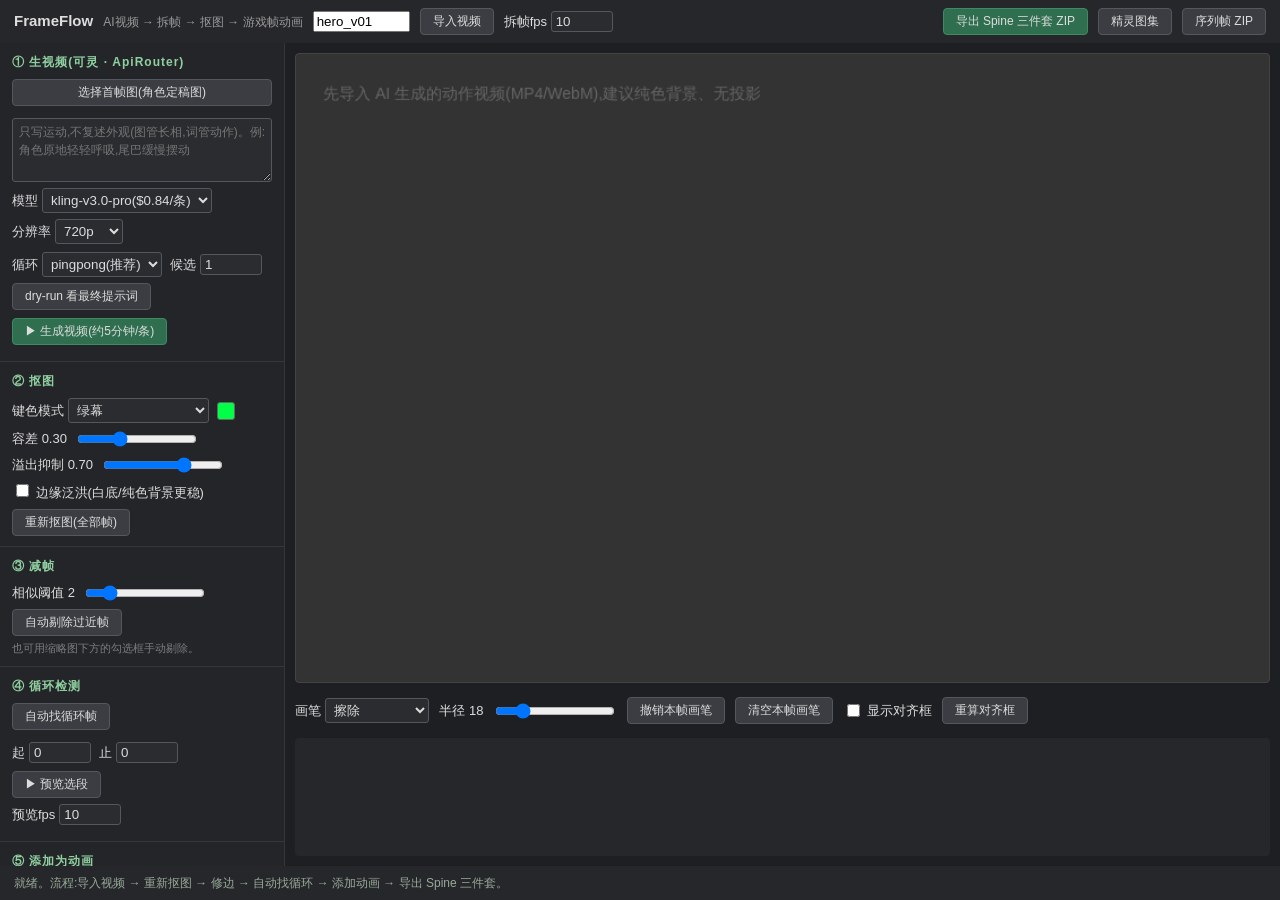
==== index.html @ 99441bde "FrameFlow 0.1.0:AI视频→游戏帧动画工作台(拆帧/抠图/循环检测/Spine三件套导出/可灵生视频桥接)" ====
<!DOCTYPE html>
<html lang="zh-CN">
<head>
<meta charset="utf-8">
<title>FrameFlow — AI视频 → 游戏帧动画</title>
<link rel="stylesheet" href="css/style.css">
</head>
<body>
<header>
  <div class="brand">FrameFlow <span class="sub">AI视频 → 拆帧 → 抠图 → 游戏帧动画</span></div>
  <input id="charId" value="hero_v01" title="角色ID(用于导出文件名)" size="10">
  <button id="importBtn">导入视频</button>
  <input type="file" id="fileInput" accept="video/mp4,video/webm,video/*" hidden>
  <label>拆帧fps <input id="extractFps" type="number" value="10" min="1" max="30" class="num"></label>
  <span id="videoInfo" class="muted"></span>
  <span class="spacer"></span>
  <button id="btnSpine" class="primary">导出 Spine 三件套 ZIP</button>
  <button id="btnSheet">精灵图集</button>
  <button id="btnFrames">序列帧 ZIP</button>
</header>

<main>
  <aside id="left">
    <section>
      <h3>① 生视频(可灵 · ApiRouter)</h3>
      <div class="row">
        <button id="genRefBtn" class="wide">选择首帧图(角色定稿图)</button>
        <input type="file" id="genRefInput" accept="image/png,image/jpeg,image/webp" hidden>
      </div>
      <div class="row"><img id="genRefThumb" class="refthumb" alt="" hidden></div>
      <div class="row"><textarea id="genPrompt" rows="3" placeholder="只写运动,不复述外观(图管长相,词管动作)。例:角色原地轻轻呼吸,尾巴缓慢摆动"></textarea></div>
      <div class="row inline">
        <label>模型
          <select id="genModel">
            <option value="kwaivgi/kling-v3.0-pro">kling-v3.0-pro($0.84/条)</option>
            <option value="kwaivgi/kling-v3.0-std">kling-v3.0-std</option>
          </select>
        </label>
      </div>
      <div class="row inline">
        <label>分辨率
          <select id="genRes"><option value="720p">720p</option><option value="1080p">1080p</option></select>
        </label>
        <label>循环
          <select id="genLoop"><option value="pingpong">pingpong(推荐)</option><option value="raw">raw</option><option value="off">off</option></select>
        </label>
        <label>候选 <input id="genCandidates" type="number" value="1" min="1" max="4" class="num"></label>
      </div>
      <div class="row">
        <button id="genDryBtn">dry-run 看最终提示词</button>
        <button id="genStartBtn" class="primary">▶ 生成视频(约5分钟/条)</button>
      </div>
      <pre id="genLog" class="genlog" hidden></pre>
      <div id="genResults"></div>
    </section>

    <section>
      <h3>② 抠图</h3>
      <div class="row">
        <label>键色模式
          <select id="keyMode">
            <option value="green">绿幕</option>
            <option value="white">白底</option>
            <option value="black">黑底</option>
            <option value="custom">取样(Alt+点击画面)</option>
          </select>
        </label>
        <span id="keySwatch" class="swatch" title="当前键色"></span>
      </div>
      <div class="row"><label>容差 <span id="keyTolVal">0.30</span></label><input id="keyTol" type="range" min="0.05" max="0.8" step="0.01" value="0.30"></div>
      <div class="row"><label>溢出抑制 <span id="keySpillVal">0.70</span></label><input id="keySpill" type="range" min="0" max="1" step="0.05" value="0.70"></div>
      <div class="row"><label><input id="keyEdges" type="checkbox"> 边缘泛洪(白底/纯色背景更稳)</label></div>
      <button id="rekeyBtn">重新抠图(全部帧)</button>
    </section>

    <section>
      <h3>③ 减帧</h3>
      <div class="row"><label>相似阈值 <span id="dedupeThrVal">2</span></label><input id="dedupeThr" type="range" min="0" max="12" step="1" value="2"></div>
      <button id="autoDropBtn">自动剔除过近帧</button>
      <div class="hint">也可用缩略图下方的勾选框手动剔除。</div>
    </section>

    <section>
      <h3>④ 循环检测</h3>
      <button id="detectBtn">自动找循环帧</button>
      <div id="loopCandidates"></div>
      <div class="row inline">
        <label>起 <input id="selStart" type="number" class="num" value="0"></label>
        <label>止 <input id="selEnd" type="number" class="num" value="0"></label>
        <button id="playBtn">▶ 预览选段</label>
      </div>
      <div class="row inline">
        <label>预览fps <input id="previewFps" type="number" value="10" min="1" max="30" class="num"></label>
      </div>
    </section>

    <section>
      <h3>⑤ 添加为动画</h3>
      <div class="row inline">
        <label>名称 <input id="loopName" value="idle" class="txt" title="如 idle / attack / hit"></label>
        <label>fps <input id="loopFps" type="number" value="10" min="1" max="30" class="num"></label>
        <label><input id="loopFlag" type="checkbox" checked> 循环</label>
      </div>
      <button id="addLoopBtn">添加当前选段</button>
      <div id="loopList"></div>
    </section>

    <section>
      <h3>⑥ 导出</h3>
      <div class="row"><label>导出缩放 <span id="exportScaleVal">1</span></label><input id="exportScale" type="range" min="0.25" max="2" step="0.05" value="1"></div>
      <div class="hint">角色ID同时用于 Spine 文件名与图集页名。</div>
    </section>
  </aside>

  <div id="center">
    <canvas id="view" width="860" height="560"></canvas>
    <div class="row" id="brushBar">
      <label>画笔
        <select id="brushMode">
          <option value="erase">擦除</option>
          <option value="restore">恢复(从原图)</option>
        </select>
      </label>
      <label>半径 <span id="brushRVal">18</span></label>
      <input id="brushR" type="range" min="4" max="80" step="1" value="18">
      <button id="undoStroke">撤销本帧画笔</button>
      <button id="clearStrokes">清空本帧画笔</button>
      <label><input id="showBBox" type="checkbox"> 显示对齐框</label>
      <button id="recomputeBBox">重算对齐框</button>
    </div>
    <div id="strip"></div>
  </div>
</main>

<footer><span id="status">就绪。流程:导入视频 → 重新抠图 → 修边 → 自动找循环 → 添加动画 → 导出 Spine 三件套。</span></footer>

<script src="js/util.js"></script>
<script src="js/pipeline.js"></script>
<script src="js/exporter.js"></script>
<script src="js/app.js"></script>
</body>
</html>
---- css/style.css ----
* { box-sizing: border-box; }
body {
  margin: 0;
  font: 13px/1.5 "Segoe UI", "Microsoft YaHei", sans-serif;
  background: #1e1f22;
  color: #ddd;
  height: 100vh;
  display: flex;
  flex-direction: column;
  overflow: hidden;
}
body.busy { cursor: wait; }

header, footer {
  display: flex;
  align-items: center;
  gap: 10px;
  padding: 8px 14px;
  background: #26272b;
  flex-shrink: 0;
}
header .brand { font-weight: 700; font-size: 15px; }
header .sub { font-weight: 400; color: #999; font-size: 12px; margin-left: 6px; }
.spacer { flex: 1; }
.muted { color: #888; }
footer { min-height: 30px; color: #9a9; font-size: 12px; }
footer .error { color: #ff7b6b; }

button {
  background: #3b3d42;
  color: #ddd;
  border: 1px solid #55575e;
  border-radius: 4px;
  padding: 4px 12px;
  cursor: pointer;
  font-size: 12px;
}
button:hover { background: #47494f; }
button.primary { background: #2f6f4f; border-color: #3d8a63; }
button.primary:hover { background: #38835d; }
button:disabled { opacity: .45; cursor: default; }

input[type="number"], input.txt {
  background: #2b2c30;
  border: 1px solid #55575e;
  color: #ddd;
  border-radius: 3px;
  padding: 2px 4px;
  width: 62px;
}
input.txt { width: 90px; }
input[type="range"] { width: 120px; }
select {
  background: #2b2c30;
  border: 1px solid #55575e;
  color: #ddd;
  border-radius: 3px;
  padding: 3px 4px;
}

main { flex: 1; display: flex; min-height: 0; }

#left {
  width: 285px;
  overflow-y: auto;
  background: #242528;
  border-right: 1px solid #35363a;
  flex-shrink: 0;
}
#left section {
  padding: 10px 12px;
  border-bottom: 1px solid #35363a;
}
#left h3 {
  margin: 0 0 8px;
  font-size: 12px;
  color: #8fd0a0;
  letter-spacing: 1px;
}
.row { display: flex; align-items: center; gap: 8px; margin: 6px 0; flex-wrap: wrap; }
.row.inline label { display: flex; align-items: center; gap: 4px; }
.hint { color: #7c7d82; font-size: 11px; margin-top: 4px; }
.swatch { width: 18px; height: 18px; border-radius: 3px; border: 1px solid #666; display: inline-block; }

#center { flex: 1; display: flex; flex-direction: column; min-width: 0; padding: 10px; gap: 8px; }
#view {
  flex: 1;
  min-height: 0;
  width: 100%;
  background: #333;
  border: 1px solid #444;
  border-radius: 4px;
  touch-action: none;
}
#brushBar { display: flex; align-items: center; gap: 10px; flex-wrap: wrap; }
#brushBar label { display: flex; align-items: center; gap: 4px; }

#strip {
  height: 118px;
  overflow-x: auto;
  display: flex;
  gap: 6px;
  background: #26272b;
  border-radius: 4px;
  padding: 8px;
  flex-shrink: 0;
}
.thumb {
  position: relative;
  width: 72px;
  flex-shrink: 0;
  border: 2px solid transparent;
  border-radius: 4px;
  cursor: pointer;
}
.thumb canvas { width: 72px; display: block; border-radius: 3px; }
.thumb.current { border-color: #4dd2ff; }
.thumb.dropped { opacity: .28; }
.thumb .tl {
  text-align: center;
  font-size: 10px;
  color: #999;
}
.thumb input[type="checkbox"] {
  position: absolute;
  top: 2px;
  left: 4px;
  accent-color: #3d8a63;
}

#loopCandidates { display: flex; flex-direction: column; gap: 4px; margin-top: 6px; }
#loopCandidates .cand { text-align: left; font-size: 11px; }

#loopList { display: flex; flex-wrap: wrap; gap: 4px; margin-top: 8px; }
.chip {
  background: #31413a;
  border: 1px solid #3d8a63;
  border-radius: 12px;
  padding: 2px 8px;
  font-size: 11px;
  display: inline-flex;
  align-items: center;
  gap: 4px;
}
.chip button {
  background: none;
  border: none;
  color: #aaa;
  padding: 0 2px;
}

textarea {
  width: 100%;
  resize: vertical;
  background: #2b2c30;
  border: 1px solid #55575e;
  color: #ddd;
  border-radius: 3px;
  padding: 4px 6px;
  font: inherit;
  font-size: 12px;
}
.refthumb {
  max-width: 100%;
  max-height: 110px;
  border-radius: 4px;
  border: 1px solid #444;
}
button.wide { width: 100%; }
.genlog {
  background: #17181a;
  border: 1px solid #3a3b3f;
  border-radius: 4px;
  color: #9fd0a8;
  font: 10px/1.45 Consolas, monospace;
  padding: 6px;
  max-height: 180px;
  overflow-y: auto;
  white-space: pre-wrap;
  word-break: break-all;
  margin: 6px 0;
}
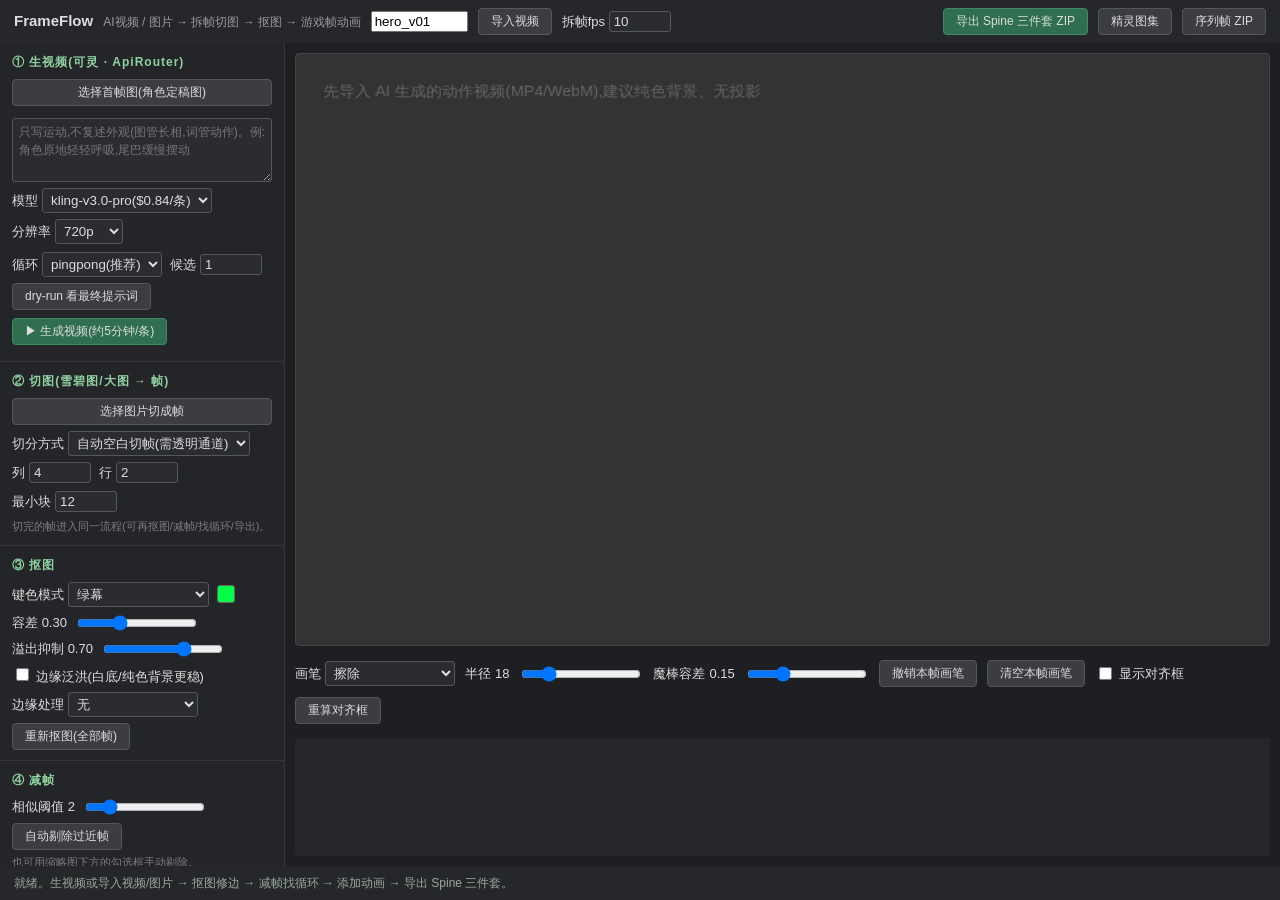
==== commit 7a1833de: "feat:切图(连通域自动/网格/单帧)、魔棒与边缘处理、导出PNG调色板量化压缩、单图压缩工具" ====
--- a/index.html
+++ b/index.html
@@ -7,7 +7,7 @@
 </head>
 <body>
 <header>
-  <div class="brand">FrameFlow <span class="sub">AI视频 → 拆帧 → 抠图 → 游戏帧动画</span></div>
+  <div class="brand">FrameFlow <span class="sub">AI视频 / 图片 → 拆帧切图 → 抠图 → 游戏帧动画</span></div>
   <input id="charId" value="hero_v01" title="角色ID(用于导出文件名)" size="10">
   <button id="importBtn">导入视频</button>
   <input type="file" id="fileInput" accept="video/mp4,video/webm,video/*" hidden>
@@ -55,7 +55,30 @@
     </section>
 
     <section>
-      <h3>② 抠图</h3>
+      <h3>② 切图(雪碧图/大图 → 帧)</h3>
+      <div class="row">
+        <button id="sliceBtn" class="wide">选择图片切成帧</button>
+        <input type="file" id="sliceInput" accept="image/png,image/webp,image/jpeg" hidden>
+      </div>
+      <div class="row">
+        <label>切分方式
+          <select id="sliceMode">
+            <option value="auto">自动空白切帧(需透明通道)</option>
+            <option value="grid">网格均分</option>
+            <option value="single">单图单帧</option>
+          </select>
+        </label>
+      </div>
+      <div class="row inline">
+        <label>列 <input id="sliceCols" type="number" value="4" min="1" max="32" class="num"></label>
+        <label>行 <input id="sliceRows" type="number" value="2" min="1" max="32" class="num"></label>
+        <label>最小块 <input id="sliceMin" type="number" value="12" min="2" max="256" class="num" title="小于此尺寸(px)的块丢弃"></label>
+      </div>
+      <div class="hint">切完的帧进入同一流程(可再抠图/减帧/找循环/导出)。</div>
+    </section>
+
+    <section>
+      <h3>③ 抠图</h3>
       <div class="row">
         <label>键色模式
           <select id="keyMode">
@@ -70,18 +93,28 @@
       <div class="row"><label>容差 <span id="keyTolVal">0.30</span></label><input id="keyTol" type="range" min="0.05" max="0.8" step="0.01" value="0.30"></div>
       <div class="row"><label>溢出抑制 <span id="keySpillVal">0.70</span></label><input id="keySpill" type="range" min="0" max="1" step="0.05" value="0.70"></div>
       <div class="row"><label><input id="keyEdges" type="checkbox"> 边缘泛洪(白底/纯色背景更稳)</label></div>
+      <div class="row">
+        <label>边缘处理
+          <select id="edgeMode">
+            <option value="none">无</option>
+            <option value="feather">羽化 1px</option>
+            <option value="erode">收缩 1px(去毛边)</option>
+            <option value="dilate">扩张 1px(补缺口)</option>
+          </select>
+        </label>
+      </div>
       <button id="rekeyBtn">重新抠图(全部帧)</button>
     </section>
 
     <section>
-      <h3>③ 减帧</h3>
+      <h3>④ 减帧</h3>
       <div class="row"><label>相似阈值 <span id="dedupeThrVal">2</span></label><input id="dedupeThr" type="range" min="0" max="12" step="1" value="2"></div>
       <button id="autoDropBtn">自动剔除过近帧</button>
       <div class="hint">也可用缩略图下方的勾选框手动剔除。</div>
     </section>
 
     <section>
-      <h3>④ 循环检测</h3>
+      <h3>⑤ 循环检测</h3>
       <button id="detectBtn">自动找循环帧</button>
       <div id="loopCandidates"></div>
       <div class="row inline">
@@ -95,7 +128,7 @@
     </section>
 
     <section>
-      <h3>⑤ 添加为动画</h3>
+      <h3>⑥ 添加为动画</h3>
       <div class="row inline">
         <label>名称 <input id="loopName" value="idle" class="txt" title="如 idle / attack / hit"></label>
         <label>fps <input id="loopFps" type="number" value="10" min="1" max="30" class="num"></label>
@@ -106,9 +139,47 @@
     </section>
 
     <section>
-      <h3>⑥ 导出</h3>
+      <h3>⑦ 导出</h3>
       <div class="row"><label>导出缩放 <span id="exportScaleVal">1</span></label><input id="exportScale" type="range" min="0.25" max="2" step="0.05" value="1"></div>
-      <div class="hint">角色ID同时用于 Spine 文件名与图集页名。</div>
+      <div class="row inline">
+        <label>图片压缩
+          <select id="quantColors">
+            <option value="0">不压缩</option>
+            <option value="256">256 色</option>
+            <option value="128">128 色</option>
+            <option value="64">64 色</option>
+          </select>
+        </label>
+        <label><input id="quantDither" type="checkbox"> 抖动</label>
+      </div>
+      <div class="hint">压缩=调色板量化(alpha 保留渐变),作用于图集/雪碧图/序列帧 PNG;抖动适合渐变图,纯色图慎用(反而变大)。角色ID同时用于 Spine 文件名与图集页名。</div>
+    </section>
+
+    <section>
+      <h3>⑧ 图片压缩工具(单图)</h3>
+      <div class="row">
+        <button id="czipBtn" class="wide">选择图片压缩</button>
+        <input type="file" id="czipInput" accept="image/png,image/jpeg,image/webp" hidden>
+      </div>
+      <div class="row">
+        <label>量化色数
+          <select id="czipColors">
+            <option value="256">256 色</option>
+            <option value="128">128 色</option>
+            <option value="64">64 色</option>
+            <option value="0">不量化</option>
+          </select>
+        </label>
+        <label><input id="czipDither" type="checkbox"> 抖动</label>
+      </div>
+      <div class="row inline">
+        <label>WebP质量 <input id="czipWebpQ" type="number" value="85" min="10" max="100" class="num"></label>
+      </div>
+      <div class="row">
+        <button id="czipPngBtn" disabled>下载压缩 PNG</button>
+        <button id="czipWebpBtn" disabled>下载 WebP</button>
+      </div>
+      <div id="czipInfo" class="hint">原图未加载。</div>
     </section>
   </aside>
 
@@ -119,10 +190,13 @@
         <select id="brushMode">
           <option value="erase">擦除</option>
           <option value="restore">恢复(从原图)</option>
+          <option value="wand">魔棒(点同色区域)</option>
         </select>
       </label>
       <label>半径 <span id="brushRVal">18</span></label>
       <input id="brushR" type="range" min="4" max="80" step="1" value="18">
+      <label>魔棒容差 <span id="wandTolVal">0.15</span></label>
+      <input id="wandTol" type="range" min="0.02" max="0.5" step="0.01" value="0.15">
       <button id="undoStroke">撤销本帧画笔</button>
       <button id="clearStrokes">清空本帧画笔</button>
       <label><input id="showBBox" type="checkbox"> 显示对齐框</label>
@@ -132,7 +206,7 @@
   </div>
 </main>
 
-<footer><span id="status">就绪。流程:导入视频 → 重新抠图 → 修边 → 自动找循环 → 添加动画 → 导出 Spine 三件套。</span></footer>
+<footer><span id="status">就绪。生视频或导入视频/图片 → 抠图修边 → 减帧找循环 → 添加动画 → 导出 Spine 三件套。</span></footer>
 
 <script src="js/util.js"></script>
 <script src="js/pipeline.js"></script>
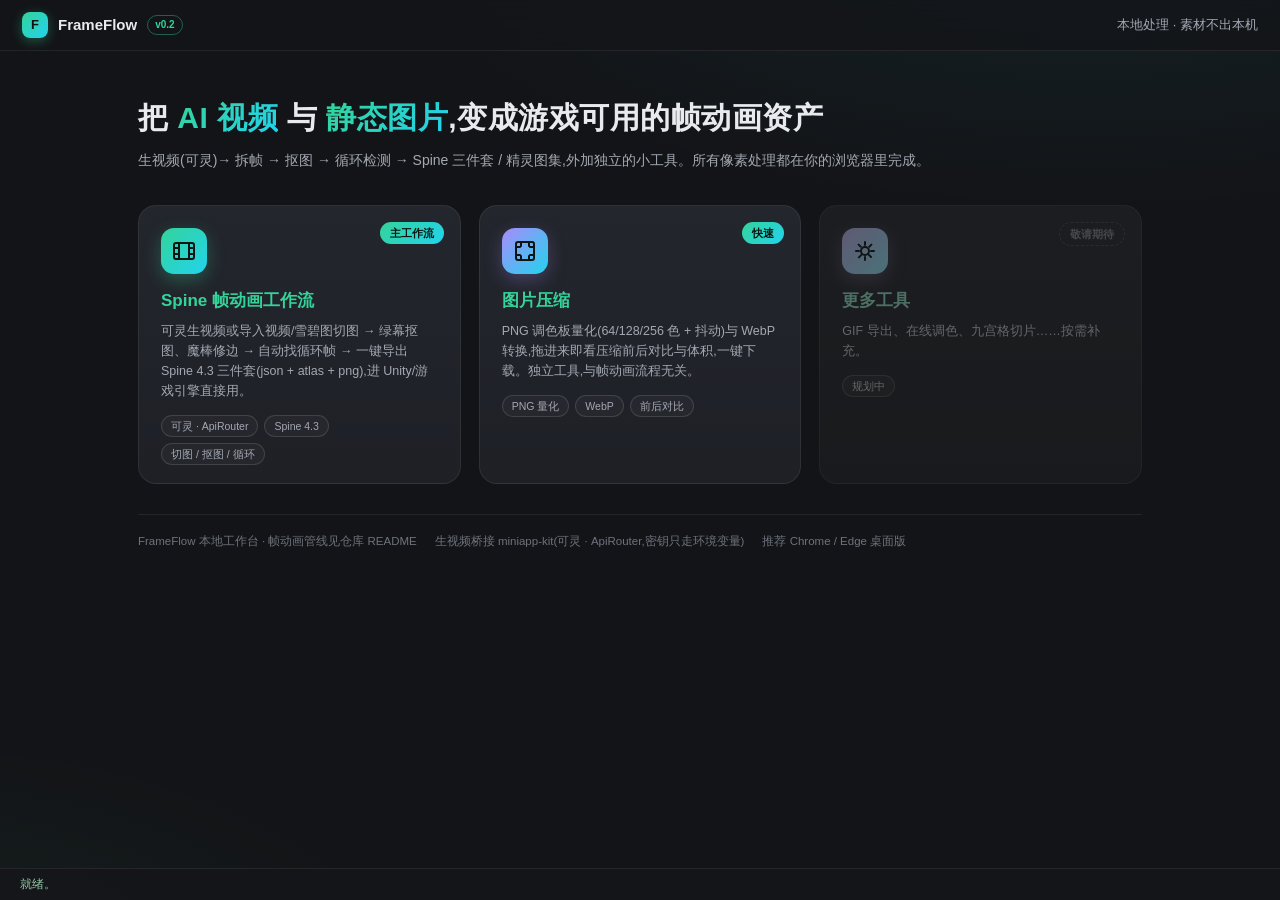
==== commit 4c7722ec: "refactor(ui):首页改为工具箱落地页;图片压缩独立成页(拖拽+前后对比);全新设计系统" ====
--- a/index.html
+++ b/index.html
@@ -2,215 +2,79 @@
 <html lang="zh-CN">
 <head>
 <meta charset="utf-8">
-<title>FrameFlow — AI视频 → 游戏帧动画</title>
+<title>FrameFlow — AI 视频 / 图片 → 游戏帧动画 工具箱</title>
 <link rel="stylesheet" href="css/style.css">
 </head>
 <body>
-<header>
-  <div class="brand">FrameFlow <span class="sub">AI视频 / 图片 → 拆帧切图 → 抠图 → 游戏帧动画</span></div>
-  <input id="charId" value="hero_v01" title="角色ID(用于导出文件名)" size="10">
-  <button id="importBtn">导入视频</button>
-  <input type="file" id="fileInput" accept="video/mp4,video/webm,video/*" hidden>
-  <label>拆帧fps <input id="extractFps" type="number" value="10" min="1" max="30" class="num"></label>
-  <span id="videoInfo" class="muted"></span>
+<header class="topbar">
+  <div class="brand"><span class="logo">F</span> FrameFlow <span class="ver">v0.2</span></div>
   <span class="spacer"></span>
-  <button id="btnSpine" class="primary">导出 Spine 三件套 ZIP</button>
-  <button id="btnSheet">精灵图集</button>
-  <button id="btnFrames">序列帧 ZIP</button>
+  <span class="pagetitle">本地处理 · 素材不出本机</span>
 </header>
 
-<main>
-  <aside id="left">
-    <section>
-      <h3>① 生视频(可灵 · ApiRouter)</h3>
-      <div class="row">
-        <button id="genRefBtn" class="wide">选择首帧图(角色定稿图)</button>
-        <input type="file" id="genRefInput" accept="image/png,image/jpeg,image/webp" hidden>
+<main class="hub-main">
+  <div class="hero">
+    <h1>把 <span class="grad">AI 视频</span> 与 <span class="grad">静态图片</span>,变成游戏可用的帧动画资产</h1>
+    <p>生视频(可灵)→ 拆帧 → 抠图 → 循环检测 → Spine 三件套 / 精灵图集,外加独立的小工具。所有像素处理都在你的浏览器里完成。</p>
+  </div>
+
+  <div class="tool-grid">
+    <a class="tool-card" href="spine.html">
+      <span class="corner hl">主工作流</span>
+      <span class="icon g1">
+        <svg viewBox="0 0 24 24" fill="none" stroke="currentColor" stroke-width="2" stroke-linecap="round" stroke-linejoin="round">
+          <rect x="2" y="4" width="20" height="16" rx="2"/>
+          <path d="M7 4v16M17 4v16M2 9h5M2 15h5M17 9h5M17 15h5"/>
+        </svg>
+      </span>
+      <h2>Spine 帧动画工作流</h2>
+      <p>可灵生视频或导入视频/雪碧图切图 → 绿幕抠图、魔棒修边 → 自动找循环帧 → 一键导出 Spine 4.3 三件套(json + atlas + png),进 Unity/游戏引擎直接用。</p>
+      <div class="tags">
+        <span class="tag">可灵 · ApiRouter</span>
+        <span class="tag">Spine 4.3</span>
+        <span class="tag">切图 / 抠图 / 循环</span>
       </div>
-      <div class="row"><img id="genRefThumb" class="refthumb" alt="" hidden></div>
-      <div class="row"><textarea id="genPrompt" rows="3" placeholder="只写运动,不复述外观(图管长相,词管动作)。例:角色原地轻轻呼吸,尾巴缓慢摆动"></textarea></div>
-      <div class="row inline">
-        <label>模型
-          <select id="genModel">
-            <option value="kwaivgi/kling-v3.0-pro">kling-v3.0-pro($0.84/条)</option>
-            <option value="kwaivgi/kling-v3.0-std">kling-v3.0-std</option>
-          </select>
-        </label>
+    </a>
+
+    <a class="tool-card" href="compress.html">
+      <span class="corner hl">快速</span>
+      <span class="icon g2">
+        <svg viewBox="0 0 24 24" fill="none" stroke="currentColor" stroke-width="2" stroke-linecap="round" stroke-linejoin="round">
+          <rect x="3" y="3" width="18" height="18" rx="2"/>
+          <path d="M8 3v4M16 3v4M8 21v-4M16 21v-4M3 8h4M3 16h4M21 8h-4M21 16h-4"/>
+        </svg>
+      </span>
+      <h2>图片压缩</h2>
+      <p>PNG 调色板量化(64/128/256 色 + 抖动)与 WebP 转换,拖进来即看压缩前后对比与体积,一键下载。独立工具,与帧动画流程无关。</p>
+      <div class="tags">
+        <span class="tag">PNG 量化</span>
+        <span class="tag">WebP</span>
+        <span class="tag">前后对比</span>
       </div>
-      <div class="row inline">
-        <label>分辨率
-          <select id="genRes"><option value="720p">720p</option><option value="1080p">1080p</option></select>
-        </label>
-        <label>循环
-          <select id="genLoop"><option value="pingpong">pingpong(推荐)</option><option value="raw">raw</option><option value="off">off</option></select>
-        </label>
-        <label>候选 <input id="genCandidates" type="number" value="1" min="1" max="4" class="num"></label>
-      </div>
-      <div class="row">
-        <button id="genDryBtn">dry-run 看最终提示词</button>
-        <button id="genStartBtn" class="primary">▶ 生成视频(约5分钟/条)</button>
-      </div>
-      <pre id="genLog" class="genlog" hidden></pre>
-      <div id="genResults"></div>
-    </section>
+    </a>
 
-    <section>
-      <h3>② 切图(雪碧图/大图 → 帧)</h3>
-      <div class="row">
-        <button id="sliceBtn" class="wide">选择图片切成帧</button>
-        <input type="file" id="sliceInput" accept="image/png,image/webp,image/jpeg" hidden>
-      </div>
-      <div class="row">
-        <label>切分方式
-          <select id="sliceMode">
-            <option value="auto">自动空白切帧(需透明通道)</option>
-            <option value="grid">网格均分</option>
-            <option value="single">单图单帧</option>
-          </select>
-        </label>
-      </div>
-      <div class="row inline">
-        <label>列 <input id="sliceCols" type="number" value="4" min="1" max="32" class="num"></label>
-        <label>行 <input id="sliceRows" type="number" value="2" min="1" max="32" class="num"></label>
-        <label>最小块 <input id="sliceMin" type="number" value="12" min="2" max="256" class="num" title="小于此尺寸(px)的块丢弃"></label>
-      </div>
-      <div class="hint">切完的帧进入同一流程(可再抠图/减帧/找循环/导出)。</div>
-    </section>
+    <a class="tool-card disabled">
+      <span class="corner ghost">敬请期待</span>
+      <span class="icon g2">
+        <svg viewBox="0 0 24 24" fill="none" stroke="currentColor" stroke-width="2" stroke-linecap="round" stroke-linejoin="round">
+          <path d="M12 3v3M12 18v3M3 12h3M18 12h3M5.6 5.6l2.2 2.2M15.9 15.9l2.1 2.1M18.4 5.6l-2.1 2.1M8.4 15.9l-2.5 2.5"/>
+          <circle cx="12" cy="12" r="4"/>
+        </svg>
+      </span>
+      <h2>更多工具</h2>
+      <p>GIF 导出、在线调色、九宫格切片……按需补充。</p>
+      <div class="tags"><span class="tag">规划中</span></div>
+    </a>
+  </div>
 
-    <section>
-      <h3>③ 抠图</h3>
-      <div class="row">
-        <label>键色模式
-          <select id="keyMode">
-            <option value="green">绿幕</option>
-            <option value="white">白底</option>
-            <option value="black">黑底</option>
-            <option value="custom">取样(Alt+点击画面)</option>
-          </select>
-        </label>
-        <span id="keySwatch" class="swatch" title="当前键色"></span>
-      </div>
-      <div class="row"><label>容差 <span id="keyTolVal">0.30</span></label><input id="keyTol" type="range" min="0.05" max="0.8" step="0.01" value="0.30"></div>
-      <div class="row"><label>溢出抑制 <span id="keySpillVal">0.70</span></label><input id="keySpill" type="range" min="0" max="1" step="0.05" value="0.70"></div>
-      <div class="row"><label><input id="keyEdges" type="checkbox"> 边缘泛洪(白底/纯色背景更稳)</label></div>
-      <div class="row">
-        <label>边缘处理
-          <select id="edgeMode">
-            <option value="none">无</option>
-            <option value="feather">羽化 1px</option>
-            <option value="erode">收缩 1px(去毛边)</option>
-            <option value="dilate">扩张 1px(补缺口)</option>
-          </select>
-        </label>
-      </div>
-      <button id="rekeyBtn">重新抠图(全部帧)</button>
-    </section>
-
-    <section>
-      <h3>④ 减帧</h3>
-      <div class="row"><label>相似阈值 <span id="dedupeThrVal">2</span></label><input id="dedupeThr" type="range" min="0" max="12" step="1" value="2"></div>
-      <button id="autoDropBtn">自动剔除过近帧</button>
-      <div class="hint">也可用缩略图下方的勾选框手动剔除。</div>
-    </section>
-
-    <section>
-      <h3>⑤ 循环检测</h3>
-      <button id="detectBtn">自动找循环帧</button>
-      <div id="loopCandidates"></div>
-      <div class="row inline">
-        <label>起 <input id="selStart" type="number" class="num" value="0"></label>
-        <label>止 <input id="selEnd" type="number" class="num" value="0"></label>
-        <button id="playBtn">▶ 预览选段</label>
-      </div>
-      <div class="row inline">
-        <label>预览fps <input id="previewFps" type="number" value="10" min="1" max="30" class="num"></label>
-      </div>
-    </section>
-
-    <section>
-      <h3>⑥ 添加为动画</h3>
-      <div class="row inline">
-        <label>名称 <input id="loopName" value="idle" class="txt" title="如 idle / attack / hit"></label>
-        <label>fps <input id="loopFps" type="number" value="10" min="1" max="30" class="num"></label>
-        <label><input id="loopFlag" type="checkbox" checked> 循环</label>
-      </div>
-      <button id="addLoopBtn">添加当前选段</button>
-      <div id="loopList"></div>
-    </section>
-
-    <section>
-      <h3>⑦ 导出</h3>
-      <div class="row"><label>导出缩放 <span id="exportScaleVal">1</span></label><input id="exportScale" type="range" min="0.25" max="2" step="0.05" value="1"></div>
-      <div class="row inline">
-        <label>图片压缩
-          <select id="quantColors">
-            <option value="0">不压缩</option>
-            <option value="256">256 色</option>
-            <option value="128">128 色</option>
-            <option value="64">64 色</option>
-          </select>
-        </label>
-        <label><input id="quantDither" type="checkbox"> 抖动</label>
-      </div>
-      <div class="hint">压缩=调色板量化(alpha 保留渐变),作用于图集/雪碧图/序列帧 PNG;抖动适合渐变图,纯色图慎用(反而变大)。角色ID同时用于 Spine 文件名与图集页名。</div>
-    </section>
-
-    <section>
-      <h3>⑧ 图片压缩工具(单图)</h3>
-      <div class="row">
-        <button id="czipBtn" class="wide">选择图片压缩</button>
-        <input type="file" id="czipInput" accept="image/png,image/jpeg,image/webp" hidden>
-      </div>
-      <div class="row">
-        <label>量化色数
-          <select id="czipColors">
-            <option value="256">256 色</option>
-            <option value="128">128 色</option>
-            <option value="64">64 色</option>
-            <option value="0">不量化</option>
-          </select>
-        </label>
-        <label><input id="czipDither" type="checkbox"> 抖动</label>
-      </div>
-      <div class="row inline">
-        <label>WebP质量 <input id="czipWebpQ" type="number" value="85" min="10" max="100" class="num"></label>
-      </div>
-      <div class="row">
-        <button id="czipPngBtn" disabled>下载压缩 PNG</button>
-        <button id="czipWebpBtn" disabled>下载 WebP</button>
-      </div>
-      <div id="czipInfo" class="hint">原图未加载。</div>
-    </section>
-  </aside>
-
-  <div id="center">
-    <canvas id="view" width="860" height="560"></canvas>
-    <div class="row" id="brushBar">
-      <label>画笔
-        <select id="brushMode">
-          <option value="erase">擦除</option>
-          <option value="restore">恢复(从原图)</option>
-          <option value="wand">魔棒(点同色区域)</option>
-        </select>
-      </label>
-      <label>半径 <span id="brushRVal">18</span></label>
-      <input id="brushR" type="range" min="4" max="80" step="1" value="18">
-      <label>魔棒容差 <span id="wandTolVal">0.15</span></label>
-      <input id="wandTol" type="range" min="0.02" max="0.5" step="0.01" value="0.15">
-      <button id="undoStroke">撤销本帧画笔</button>
-      <button id="clearStrokes">清空本帧画笔</button>
-      <label><input id="showBBox" type="checkbox"> 显示对齐框</label>
-      <button id="recomputeBBox">重算对齐框</button>
-    </div>
-    <div id="strip"></div>
+  <div class="hub-foot">
+    <span>FrameFlow 本地工作台 · 帧动画管线见仓库 README</span>
+    <span>生视频桥接 miniapp-kit(可灵 · ApiRouter,密钥只走环境变量)</span>
+    <span>推荐 Chrome / Edge 桌面版</span>
   </div>
 </main>
 
-<footer><span id="status">就绪。生视频或导入视频/图片 → 抠图修边 → 减帧找循环 → 添加动画 → 导出 Spine 三件套。</span></footer>
+<footer class="statusbar"><span>就绪。</span></footer>
 
-<script src="js/util.js"></script>
-<script src="js/pipeline.js"></script>
-<script src="js/exporter.js"></script>
-<script src="js/app.js"></script>
 </body>
-</html>
+</html>
--- a/css/style.css
+++ b/css/style.css
@@ -1,182 +1,444 @@
+/* FrameFlow 设计系统
+   —— 深色玻璃质感 + 青绿渐变主色,共享于 工具箱/Spine工作流/图片压缩 三页 */
+
+:root {
+  --bg: #131417;
+  --bg-2: #191b20;
+  --panel: #1e2026;
+  --panel-2: #23262d;
+  --line: rgba(255, 255, 255, 0.07);
+  --line-strong: rgba(255, 255, 255, 0.12);
+  --text: #e8eaee;
+  --text-2: #a3a8b3;
+  --text-3: #6d727d;
+  --accent: #34d399;
+  --accent-2: #22d3ee;
+  --accent-grad: linear-gradient(135deg, #34d399, #22d3ee);
+  --danger: #ff7b6b;
+  --radius: 14px;
+  --radius-s: 9px;
+  --shadow: 0 10px 30px rgba(0, 0, 0, 0.35);
+}
+
 * { box-sizing: border-box; }
+
+html, body { height: 100%; }
+
 body {
   margin: 0;
-  font: 13px/1.5 "Segoe UI", "Microsoft YaHei", sans-serif;
-  background: #1e1f22;
-  color: #ddd;
-  height: 100vh;
+  font: 13px/1.55 "Segoe UI", "Microsoft YaHei", sans-serif;
+  color: var(--text);
+  background:
+    radial-gradient(1200px 500px at 85% -10%, rgba(34, 211, 238, 0.08), transparent 60%),
+    radial-gradient(900px 420px at -10% 110%, rgba(52, 211, 153, 0.07), transparent 60%),
+    var(--bg);
   display: flex;
   flex-direction: column;
-  overflow: hidden;
-}
+  min-height: 100vh;
+}
+
 body.busy { cursor: wait; }
 
-header, footer {
+::-webkit-scrollbar { width: 9px; height: 9px; }
+::-webkit-scrollbar-thumb { background: #33363e; border-radius: 8px; border: 2px solid var(--bg); }
+::-webkit-scrollbar-track { background: transparent; }
+
+a { color: var(--accent); text-decoration: none; }
+
+/* ---------- 顶栏 ---------- */
+.topbar {
   display: flex;
   align-items: center;
-  gap: 10px;
-  padding: 8px 14px;
-  background: #26272b;
+  gap: 14px;
+  padding: 12px 22px;
+  background: rgba(20, 21, 25, 0.82);
+  backdrop-filter: blur(10px);
+  border-bottom: 1px solid var(--line);
+  position: sticky;
+  top: 0;
+  z-index: 10;
   flex-shrink: 0;
 }
-header .brand { font-weight: 700; font-size: 15px; }
-header .sub { font-weight: 400; color: #999; font-size: 12px; margin-left: 6px; }
-.spacer { flex: 1; }
-.muted { color: #888; }
-footer { min-height: 30px; color: #9a9; font-size: 12px; }
-footer .error { color: #ff7b6b; }
-
-button {
-  background: #3b3d42;
-  color: #ddd;
-  border: 1px solid #55575e;
-  border-radius: 4px;
-  padding: 4px 12px;
+.brand { display: flex; align-items: center; gap: 10px; font-weight: 700; font-size: 15px; }
+.brand .logo {
+  width: 26px; height: 26px; border-radius: 8px;
+  background: var(--accent-grad);
+  display: inline-flex; align-items: center; justify-content: center;
+  color: #0c1210; font-weight: 800; font-size: 13px;
+  box-shadow: 0 3px 12px rgba(52, 211, 153, 0.35);
+}
+.brand .ver {
+  font-size: 10px; font-weight: 600; color: var(--accent);
+  border: 1px solid rgba(52, 211, 153, 0.4);
+  border-radius: 20px; padding: 1px 7px;
+}
+.backlink {
+  color: var(--text-2); font-size: 12px;
+  border: 1px solid var(--line-strong); border-radius: 20px;
+  padding: 4px 12px; cursor: pointer; background: transparent;
+}
+.backlink:hover { color: var(--text); border-color: var(--accent); }
+.topbar .spacer { flex: 1; }
+.pagetitle { font-size: 13px; color: var(--text-2); }
+
+/* ---------- 按钮 / 表单控件 ---------- */
+.btn {
+  background: var(--panel-2);
+  color: var(--text);
+  border: 1px solid var(--line-strong);
+  border-radius: 9px;
+  padding: 6px 14px;
   cursor: pointer;
   font-size: 12px;
-}
-button:hover { background: #47494f; }
-button.primary { background: #2f6f4f; border-color: #3d8a63; }
-button.primary:hover { background: #38835d; }
-button:disabled { opacity: .45; cursor: default; }
-
-input[type="number"], input.txt {
-  background: #2b2c30;
-  border: 1px solid #55575e;
-  color: #ddd;
-  border-radius: 3px;
-  padding: 2px 4px;
-  width: 62px;
-}
-input.txt { width: 90px; }
-input[type="range"] { width: 120px; }
-select {
-  background: #2b2c30;
-  border: 1px solid #55575e;
-  color: #ddd;
-  border-radius: 3px;
-  padding: 3px 4px;
-}
-
-main { flex: 1; display: flex; min-height: 0; }
+  transition: all 0.15s ease;
+}
+.btn:hover { background: #2b2e36; border-color: rgba(255, 255, 255, 0.2); }
+.btn.primary {
+  background: var(--accent-grad);
+  border: none;
+  color: #0b1512;
+  font-weight: 700;
+  box-shadow: 0 4px 16px rgba(52, 211, 153, 0.25);
+}
+.btn.primary:hover { filter: brightness(1.08); box-shadow: 0 6px 20px rgba(52, 211, 153, 0.35); }
+.btn.wide { width: 100%; }
+.btn:disabled { opacity: 0.4; cursor: default; box-shadow: none; }
+
+input[type="number"], input.txt, textarea, select {
+  background: #24262d;
+  border: 1px solid var(--line-strong);
+  color: var(--text);
+  border-radius: 8px;
+  padding: 4px 7px;
+  font: inherit;
+  font-size: 12px;
+}
+input[type="number"], input.txt { width: 64px; }
+input.txt { width: 96px; }
+textarea { width: 100%; resize: vertical; }
+select { cursor: pointer; }
+input[type="checkbox"] { accent-color: var(--accent); }
+
+input[type="range"] {
+  -webkit-appearance: none;
+  width: 128px; height: 4px;
+  background: #33363e;
+  border-radius: 4px;
+  outline: none;
+}
+input[type="range"]::-webkit-slider-thumb {
+  -webkit-appearance: none;
+  width: 14px; height: 14px; border-radius: 50%;
+  background: var(--accent-grad);
+  border: 2px solid #0e1210;
+  box-shadow: 0 0 0 1px rgba(52, 211, 153, 0.4);
+  cursor: pointer;
+}
+
+/* ---------- 工具箱落地页 ---------- */
+.hub-main {
+  flex: 1;
+  width: 100%;
+  max-width: 1060px;
+  margin: 0 auto;
+  padding: 44px 28px 30px;
+}
+.hero { margin-bottom: 34px; }
+.hero h1 {
+  margin: 0 0 8px;
+  font-size: 30px;
+  letter-spacing: 0.5px;
+}
+.hero h1 .grad {
+  background: var(--accent-grad);
+  -webkit-background-clip: text;
+  background-clip: text;
+  color: transparent;
+}
+.hero p { margin: 0; color: var(--text-2); font-size: 14px; }
+
+.tool-grid {
+  display: grid;
+  grid-template-columns: repeat(auto-fill, minmax(290px, 1fr));
+  gap: 18px;
+}
+.tool-card {
+  position: relative;
+  display: block;
+  background: linear-gradient(180deg, var(--panel-2), var(--panel));
+  border: 1px solid var(--line);
+  border-radius: 18px;
+  padding: 22px 22px 18px;
+  cursor: pointer;
+  transition: transform 0.18s ease, border-color 0.18s ease, box-shadow 0.18s ease;
+  overflow: hidden;
+}
+.tool-card:hover {
+  transform: translateY(-4px);
+  border-color: rgba(52, 211, 153, 0.45);
+  box-shadow: 0 14px 34px rgba(0, 0, 0, 0.45), 0 0 0 1px rgba(52, 211, 153, 0.12);
+}
+.tool-card .icon {
+  width: 46px; height: 46px;
+  border-radius: 13px;
+  display: flex; align-items: center; justify-content: center;
+  margin-bottom: 14px;
+  color: #0c1512;
+}
+.tool-card .icon.g1 { background: var(--accent-grad); box-shadow: 0 6px 18px rgba(52, 211, 153, 0.3); }
+.tool-card .icon.g2 { background: linear-gradient(135deg, #a78bfa, #22d3ee); box-shadow: 0 6px 18px rgba(167, 139, 250, 0.28); }
+.tool-card .icon svg { width: 24px; height: 24px; }
+.tool-card h2 { margin: 0 0 6px; font-size: 17px; display: flex; align-items: center; gap: 8px; }
+.tool-card p { margin: 0 0 14px; color: var(--text-2); font-size: 12.5px; line-height: 1.6; }
+.tool-card .tags { display: flex; flex-wrap: wrap; gap: 6px; }
+.tag {
+  font-size: 10.5px; color: var(--text-2);
+  border: 1px solid var(--line-strong);
+  background: rgba(255, 255, 255, 0.03);
+  padding: 2px 9px; border-radius: 20px;
+}
+.tool-card .corner {
+  position: absolute; top: 16px; right: 16px;
+  font-size: 10.5px; font-weight: 700;
+  padding: 3px 10px; border-radius: 20px;
+}
+.tool-card .corner.hl { background: var(--accent-grad); color: #0b1512; }
+.tool-card .corner.ghost { color: var(--text-3); border: 1px dashed var(--line-strong); }
+.tool-card.disabled { cursor: default; opacity: 0.55; filter: saturate(0.4); }
+.tool-card.disabled:hover { transform: none; border-color: var(--line); box-shadow: none; }
+
+.hub-foot {
+  margin-top: 30px;
+  padding-top: 18px;
+  border-top: 1px solid var(--line);
+  color: var(--text-3);
+  font-size: 11.5px;
+  display: flex; gap: 18px; flex-wrap: wrap;
+}
+
+/* ---------- 工作页布局(共用于 Spine/压缩) ---------- */
+.page-main { flex: 1; display: flex; min-height: 0; }
 
 #left {
-  width: 285px;
+  width: 300px;
   overflow-y: auto;
-  background: #242528;
-  border-right: 1px solid #35363a;
+  background: rgba(25, 27, 32, 0.7);
+  border-right: 1px solid var(--line);
   flex-shrink: 0;
+  padding: 6px 0 20px;
 }
 #left section {
-  padding: 10px 12px;
-  border-bottom: 1px solid #35363a;
-}
+  padding: 14px 16px;
+  border-bottom: 1px solid var(--line);
+}
+#left section:last-child { border-bottom: none; }
 #left h3 {
-  margin: 0 0 8px;
-  font-size: 12px;
-  color: #8fd0a0;
-  letter-spacing: 1px;
-}
-.row { display: flex; align-items: center; gap: 8px; margin: 6px 0; flex-wrap: wrap; }
+  margin: 0 0 10px;
+  font-size: 11.5px;
+  font-weight: 700;
+  letter-spacing: 1.2px;
+  color: var(--accent);
+  display: flex; align-items: center; gap: 7px;
+}
+#left h3::before {
+  content: "";
+  width: 5px; height: 5px; border-radius: 50%;
+  background: var(--accent-grad);
+  box-shadow: 0 0 6px rgba(52, 211, 153, 0.6);
+}
+.row { display: flex; align-items: center; gap: 8px; margin: 7px 0; flex-wrap: wrap; }
 .row.inline label { display: flex; align-items: center; gap: 4px; }
-.hint { color: #7c7d82; font-size: 11px; margin-top: 4px; }
-.swatch { width: 18px; height: 18px; border-radius: 3px; border: 1px solid #666; display: inline-block; }
-
-#center { flex: 1; display: flex; flex-direction: column; min-width: 0; padding: 10px; gap: 8px; }
+.hint { color: var(--text-3); font-size: 11px; margin-top: 5px; line-height: 1.55; }
+.muted { color: var(--text-3); }
+.swatch { width: 18px; height: 18px; border-radius: 5px; border: 1px solid var(--line-strong); display: inline-block; }
+.refthumb { max-width: 100%; max-height: 110px; border-radius: 10px; border: 1px solid var(--line-strong); }
+
+/* ---------- 中央画布 ---------- */
+#center { flex: 1; display: flex; flex-direction: column; min-width: 0; padding: 14px 16px 10px; gap: 10px; }
 #view {
   flex: 1;
   min-height: 0;
   width: 100%;
-  background: #333;
-  border: 1px solid #444;
-  border-radius: 4px;
+  background: #1a1b20;
+  border: 1px solid var(--line);
+  border-radius: var(--radius);
   touch-action: none;
 }
-#brushBar { display: flex; align-items: center; gap: 10px; flex-wrap: wrap; }
-#brushBar label { display: flex; align-items: center; gap: 4px; }
-
+#brushBar { display: flex; align-items: center; gap: 12px; flex-wrap: wrap; }
+#brushBar label { display: flex; align-items: center; gap: 5px; color: var(--text-2); font-size: 12px; }
+
+/* ---------- 帧条 ---------- */
 #strip {
-  height: 118px;
+  height: 122px;
   overflow-x: auto;
   display: flex;
-  gap: 6px;
-  background: #26272b;
-  border-radius: 4px;
-  padding: 8px;
+  gap: 7px;
+  background: rgba(25, 27, 32, 0.7);
+  border: 1px solid var(--line);
+  border-radius: var(--radius);
+  padding: 9px;
   flex-shrink: 0;
 }
 .thumb {
   position: relative;
-  width: 72px;
+  width: 74px;
   flex-shrink: 0;
   border: 2px solid transparent;
-  border-radius: 4px;
+  border-radius: 10px;
   cursor: pointer;
-}
-.thumb canvas { width: 72px; display: block; border-radius: 3px; }
-.thumb.current { border-color: #4dd2ff; }
-.thumb.dropped { opacity: .28; }
-.thumb .tl {
-  text-align: center;
-  font-size: 10px;
-  color: #999;
-}
-.thumb input[type="checkbox"] {
-  position: absolute;
-  top: 2px;
-  left: 4px;
-  accent-color: #3d8a63;
-}
-
-#loopCandidates { display: flex; flex-direction: column; gap: 4px; margin-top: 6px; }
-#loopCandidates .cand { text-align: left; font-size: 11px; }
-
-#loopList { display: flex; flex-wrap: wrap; gap: 4px; margin-top: 8px; }
+  transition: border-color 0.12s ease;
+}
+.thumb canvas { width: 74px; display: block; border-radius: 8px; }
+.thumb:hover { border-color: rgba(255, 255, 255, 0.25); }
+.thumb.current { border-color: var(--accent); box-shadow: 0 0 10px rgba(52, 211, 153, 0.25); }
+.thumb.dropped { opacity: 0.25; }
+.thumb .tl { text-align: center; font-size: 10px; color: var(--text-3); padding-top: 1px; }
+.thumb input[type="checkbox"] { position: absolute; top: 3px; left: 5px; }
+
+/* ---------- 循环候选 / 动画 chips ---------- */
+#loopCandidates { display: flex; flex-direction: column; gap: 5px; margin-top: 8px; }
+#loopCandidates .cand { text-align: left; font-size: 11px; border-radius: 8px; }
+#loopList { display: flex; flex-wrap: wrap; gap: 5px; margin-top: 8px; }
 .chip {
-  background: #31413a;
-  border: 1px solid #3d8a63;
-  border-radius: 12px;
-  padding: 2px 8px;
+  background: rgba(52, 211, 153, 0.1);
+  border: 1px solid rgba(52, 211, 153, 0.35);
+  color: #b9f0d9;
+  border-radius: 20px;
+  padding: 2px 10px;
   font-size: 11px;
-  display: inline-flex;
-  align-items: center;
-  gap: 4px;
-}
-.chip button {
-  background: none;
-  border: none;
-  color: #aaa;
-  padding: 0 2px;
-}
-
-textarea {
-  width: 100%;
-  resize: vertical;
-  background: #2b2c30;
-  border: 1px solid #55575e;
-  color: #ddd;
-  border-radius: 3px;
-  padding: 4px 6px;
-  font: inherit;
-  font-size: 12px;
-}
-.refthumb {
-  max-width: 100%;
-  max-height: 110px;
-  border-radius: 4px;
-  border: 1px solid #444;
-}
-button.wide { width: 100%; }
+  display: inline-flex; align-items: center; gap: 5px;
+}
+.chip button { background: none; border: none; color: #9aa; padding: 0 2px; cursor: pointer; }
+
 .genlog {
-  background: #17181a;
-  border: 1px solid #3a3b3f;
-  border-radius: 4px;
+  background: #101215;
+  border: 1px solid #2c2f36;
+  border-radius: 10px;
   color: #9fd0a8;
-  font: 10px/1.45 Consolas, monospace;
-  padding: 6px;
-  max-height: 180px;
+  font: 10px/1.5 Consolas, monospace;
+  padding: 8px;
+  max-height: 170px;
   overflow-y: auto;
   white-space: pre-wrap;
   word-break: break-all;
   margin: 6px 0;
 }
+.genlog, .genlog * { user-select: text; }
+
+/* ---------- 底部状态栏 ---------- */
+.statusbar {
+  min-height: 32px;
+  display: flex; align-items: center;
+  padding: 5px 20px;
+  color: #96c9a5;
+  font-size: 12px;
+  background: rgba(20, 21, 25, 0.82);
+  border-top: 1px solid var(--line);
+  flex-shrink: 0;
+}
+.statusbar.error { color: var(--danger); }
+#status.error { color: var(--danger); }
+
+/* ---------- 图片压缩页 ---------- */
+.czip-main {
+  flex: 1;
+  width: 100%;
+  max-width: 1060px;
+  margin: 0 auto;
+  padding: 26px 28px 30px;
+  display: flex;
+  flex-direction: column;
+  min-height: 0;
+  gap: 16px;
+}
+.czip-grid {
+  flex: 1;
+  display: grid;
+  grid-template-columns: 280px 1fr;
+  gap: 16px;
+  min-height: 0;
+}
+.czip-panel {
+  background: linear-gradient(180deg, var(--panel-2), var(--panel));
+  border: 1px solid var(--line);
+  border-radius: var(--radius);
+  padding: 18px;
+  overflow-y: auto;
+}
+.czip-panel h3 {
+  margin: 0 0 12px;
+  font-size: 11.5px; letter-spacing: 1.2px; color: var(--accent);
+}
+.czip-stage {
+  background: linear-gradient(180deg, var(--panel-2), var(--panel));
+  border: 1px solid var(--line);
+  border-radius: var(--radius);
+  padding: 18px;
+  display: flex;
+  flex-direction: column;
+  min-height: 0;
+  overflow-y: auto;
+}
+.dropzone {
+  border: 2px dashed var(--line-strong);
+  border-radius: var(--radius);
+  padding: 26px 16px;
+  text-align: center;
+  color: var(--text-2);
+  cursor: pointer;
+  transition: all 0.15s ease;
+  margin-bottom: 12px;
+}
+.dropzone:hover, .dropzone.over {
+  border-color: var(--accent);
+  background: rgba(52, 211, 153, 0.05);
+  color: var(--text);
+}
+.compare {
+  flex: 1;
+  display: grid;
+  grid-template-columns: 1fr 1fr;
+  gap: 14px;
+  min-height: 240px;
+}
+.compare .cell {
+  display: flex;
+  flex-direction: column;
+  gap: 8px;
+  min-width: 0;
+}
+.compare .cell h4 {
+  margin: 0;
+  font-size: 12px;
+  color: var(--text-2);
+  display: flex; justify-content: space-between; align-items: center;
+}
+.compare .cell h4 .size { color: var(--accent); font-weight: 700; }
+.pvwrap {
+  flex: 1;
+  min-height: 200px;
+  border: 1px solid var(--line);
+  border-radius: 10px;
+  overflow: hidden;
+  display: flex; align-items: center; justify-content: center;
+  background-image:
+    linear-gradient(45deg, #23252b 25%, transparent 25%, transparent 75%, #23252b 75%),
+    linear-gradient(45deg, #23252b 25%, transparent 25%, transparent 75%, #23252b 75%);
+  background-size: 20px 20px;
+  background-position: 0 0, 10px 10px;
+  background-color: #1b1c21;
+}
+.pvwrap canvas { max-width: 100%; max-height: 420px; object-fit: contain; }
+.czip-empty {
+  flex: 1;
+  display: flex; flex-direction: column; align-items: center; justify-content: center;
+  color: var(--text-3); gap: 10px; font-size: 13px;
+  border: 1px dashed var(--line-strong); border-radius: var(--radius);
+  min-height: 260px;
+}
+
+/* 小屏兜底 */
+@media (max-width: 900px) {
+  .czip-grid { grid-template-columns: 1fr; }
+  #left { width: 260px; }
+}
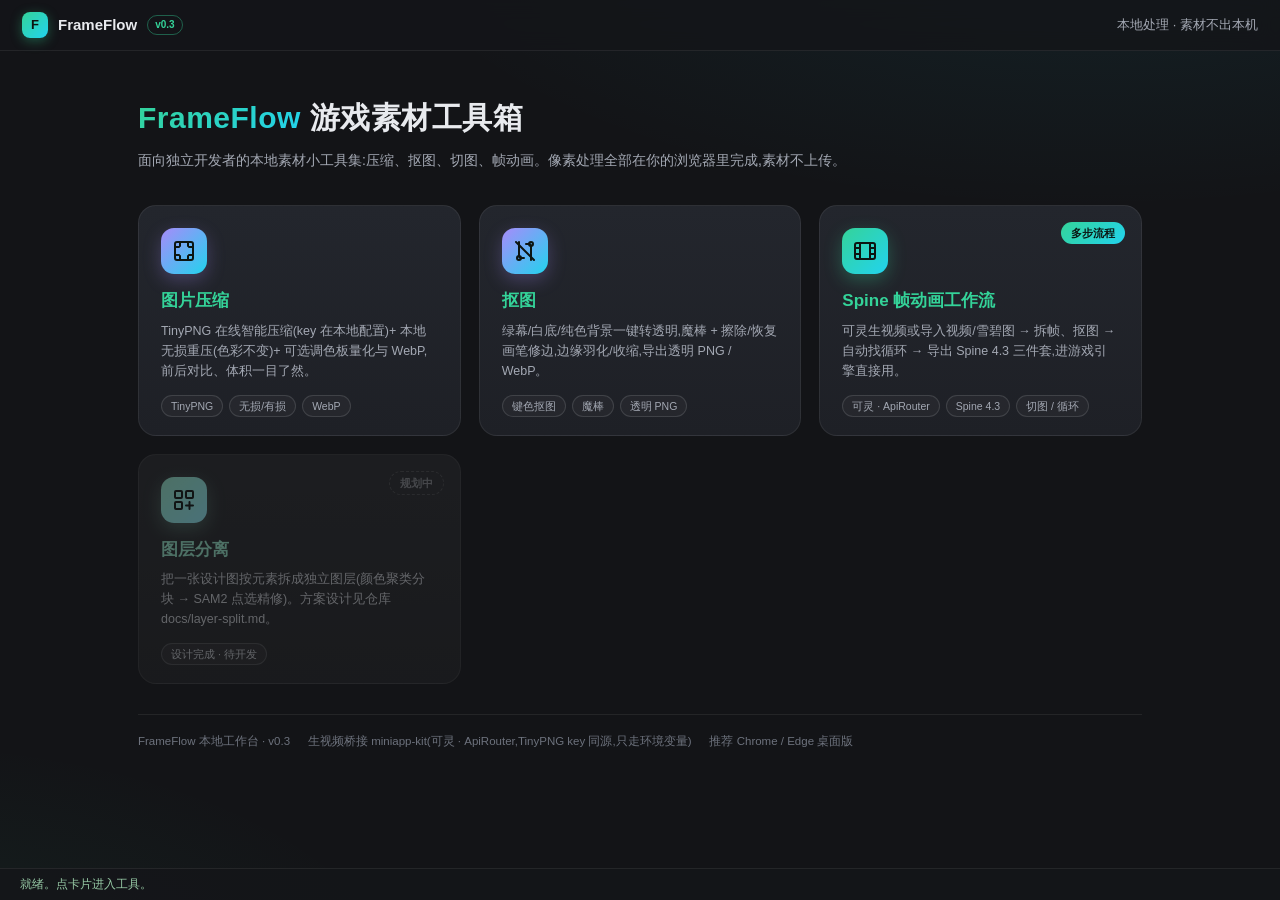
==== commit 318ef453: "feat:图片压缩接TinyPNG在线压缩+默认色彩不变;新增独立抠图页;首页改通用工具箱;图层分离方案文档" ====
--- a/index.html
+++ b/index.html
@@ -2,25 +2,59 @@
 <html lang="zh-CN">
 <head>
 <meta charset="utf-8">
-<title>FrameFlow — AI 视频 / 图片 → 游戏帧动画 工具箱</title>
+<title>FrameFlow — 独立游戏素材工具箱</title>
 <link rel="stylesheet" href="css/style.css">
 </head>
 <body>
 <header class="topbar">
-  <div class="brand"><span class="logo">F</span> FrameFlow <span class="ver">v0.2</span></div>
+  <div class="brand"><span class="logo">F</span> FrameFlow <span class="ver">v0.3</span></div>
   <span class="spacer"></span>
   <span class="pagetitle">本地处理 · 素材不出本机</span>
 </header>
 
 <main class="hub-main">
   <div class="hero">
-    <h1>把 <span class="grad">AI 视频</span> 与 <span class="grad">静态图片</span>,变成游戏可用的帧动画资产</h1>
-    <p>生视频(可灵)→ 拆帧 → 抠图 → 循环检测 → Spine 三件套 / 精灵图集,外加独立的小工具。所有像素处理都在你的浏览器里完成。</p>
+    <h1><span class="grad">FrameFlow</span> 游戏素材工具箱</h1>
+    <p>面向独立开发者的本地素材小工具集:压缩、抠图、切图、帧动画。像素处理全部在你的浏览器里完成,素材不上传。</p>
   </div>
 
   <div class="tool-grid">
+    <a class="tool-card" href="compress.html">
+      <span class="icon g2">
+        <svg viewBox="0 0 24 24" fill="none" stroke="currentColor" stroke-width="2" stroke-linecap="round" stroke-linejoin="round">
+          <rect x="3" y="3" width="18" height="18" rx="2"/>
+          <path d="M8 3v4M16 3v4M8 21v-4M16 21v-4M3 8h4M3 16h4M21 8h-4M21 16h-4"/>
+        </svg>
+      </span>
+      <h2>图片压缩</h2>
+      <p>TinyPNG 在线智能压缩(key 在本地配置)+ 本地无损重压(色彩不变)+ 可选调色板量化与 WebP,前后对比、体积一目了然。</p>
+      <div class="tags">
+        <span class="tag">TinyPNG</span>
+        <span class="tag">无损/有损</span>
+        <span class="tag">WebP</span>
+      </div>
+    </a>
+
+    <a class="tool-card" href="cutout.html">
+      <span class="icon g2">
+        <svg viewBox="0 0 24 24" fill="none" stroke="currentColor" stroke-width="2" stroke-linecap="round" stroke-linejoin="round">
+          <path d="M6 3v14a2 2 0 0 0 2 2h3"/>
+          <path d="M18 21V7a2 2 0 0 0-2-2h-3"/>
+          <circle cx="18" cy="5" r="2"/><circle cx="6" cy="19" r="2"/>
+          <path d="M3 3l18 18"/>
+        </svg>
+      </span>
+      <h2>抠图</h2>
+      <p>绿幕/白底/纯色背景一键转透明,魔棒 + 擦除/恢复画笔修边,边缘羽化/收缩,导出透明 PNG / WebP。</p>
+      <div class="tags">
+        <span class="tag">键色抠图</span>
+        <span class="tag">魔棒</span>
+        <span class="tag">透明 PNG</span>
+      </div>
+    </a>
+
     <a class="tool-card" href="spine.html">
-      <span class="corner hl">主工作流</span>
+      <span class="corner hl">多步流程</span>
       <span class="icon g1">
         <svg viewBox="0 0 24 24" fill="none" stroke="currentColor" stroke-width="2" stroke-linecap="round" stroke-linejoin="round">
           <rect x="2" y="4" width="20" height="16" rx="2"/>
@@ -28,53 +62,38 @@
         </svg>
       </span>
       <h2>Spine 帧动画工作流</h2>
-      <p>可灵生视频或导入视频/雪碧图切图 → 绿幕抠图、魔棒修边 → 自动找循环帧 → 一键导出 Spine 4.3 三件套(json + atlas + png),进 Unity/游戏引擎直接用。</p>
+      <p>可灵生视频或导入视频/雪碧图 → 拆帧、抠图 → 自动找循环 → 导出 Spine 4.3 三件套,进游戏引擎直接用。</p>
       <div class="tags">
         <span class="tag">可灵 · ApiRouter</span>
         <span class="tag">Spine 4.3</span>
-        <span class="tag">切图 / 抠图 / 循环</span>
-      </div>
-    </a>
-
-    <a class="tool-card" href="compress.html">
-      <span class="corner hl">快速</span>
-      <span class="icon g2">
-        <svg viewBox="0 0 24 24" fill="none" stroke="currentColor" stroke-width="2" stroke-linecap="round" stroke-linejoin="round">
-          <rect x="3" y="3" width="18" height="18" rx="2"/>
-          <path d="M8 3v4M16 3v4M8 21v-4M16 21v-4M3 8h4M3 16h4M21 8h-4M21 16h-4"/>
-        </svg>
-      </span>
-      <h2>图片压缩</h2>
-      <p>PNG 调色板量化(64/128/256 色 + 抖动)与 WebP 转换,拖进来即看压缩前后对比与体积,一键下载。独立工具,与帧动画流程无关。</p>
-      <div class="tags">
-        <span class="tag">PNG 量化</span>
-        <span class="tag">WebP</span>
-        <span class="tag">前后对比</span>
+        <span class="tag">切图 / 循环</span>
       </div>
     </a>
 
     <a class="tool-card disabled">
-      <span class="corner ghost">敬请期待</span>
-      <span class="icon g2">
+      <span class="corner ghost">规划中</span>
+      <span class="icon g1">
         <svg viewBox="0 0 24 24" fill="none" stroke="currentColor" stroke-width="2" stroke-linecap="round" stroke-linejoin="round">
-          <path d="M12 3v3M12 18v3M3 12h3M18 12h3M5.6 5.6l2.2 2.2M15.9 15.9l2.1 2.1M18.4 5.6l-2.1 2.1M8.4 15.9l-2.5 2.5"/>
-          <circle cx="12" cy="12" r="4"/>
+          <rect x="3" y="3" width="7" height="7" rx="1"/>
+          <rect x="14" y="3" width="7" height="7" rx="1"/>
+          <rect x="3" y="14" width="7" height="7" rx="1"/>
+          <path d="M14 17.5h7M17.5 14v7"/>
         </svg>
       </span>
-      <h2>更多工具</h2>
-      <p>GIF 导出、在线调色、九宫格切片……按需补充。</p>
-      <div class="tags"><span class="tag">规划中</span></div>
+      <h2>图层分离</h2>
+      <p>把一张设计图按元素拆成独立图层(颜色聚类分块 → SAM2 点选精修)。方案设计见仓库 docs/layer-split.md。</p>
+      <div class="tags"><span class="tag">设计完成 · 待开发</span></div>
     </a>
   </div>
 
   <div class="hub-foot">
-    <span>FrameFlow 本地工作台 · 帧动画管线见仓库 README</span>
-    <span>生视频桥接 miniapp-kit(可灵 · ApiRouter,密钥只走环境变量)</span>
+    <span>FrameFlow 本地工作台 · v0.3</span>
+    <span>生视频桥接 miniapp-kit(可灵 · ApiRouter,TinyPNG key 同源,只走环境变量)</span>
     <span>推荐 Chrome / Edge 桌面版</span>
   </div>
 </main>
 
-<footer class="statusbar"><span>就绪。</span></footer>
+<footer class="statusbar"><span>就绪。点卡片进入工具。</span></footer>
 
 </body>
 </html>
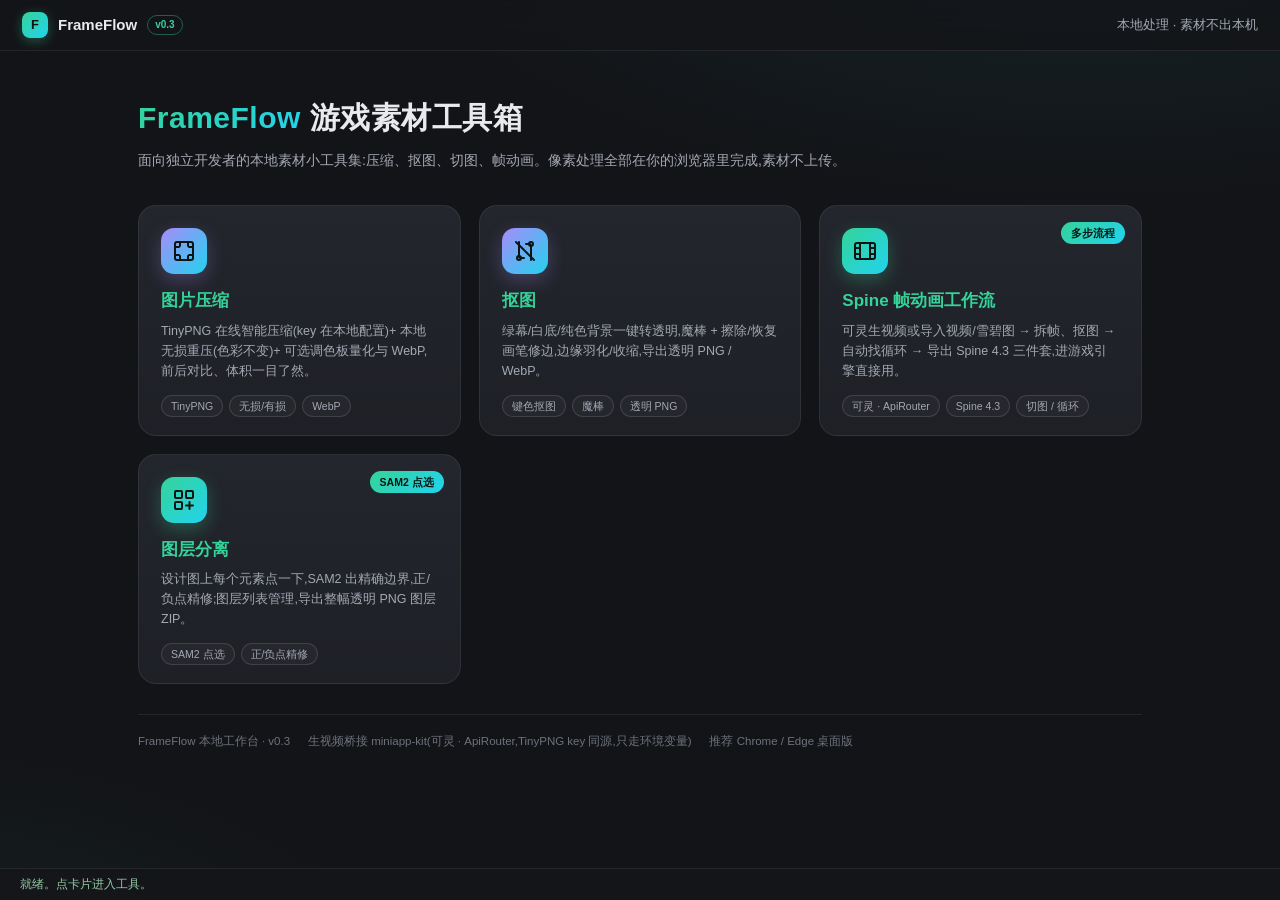
==== commit dbae3fcc: "feat:图层分离v1上线——SAM2点选交互页(layer.html)+常驻worker(模型驻留显存)+图层ZIP导出,端到端实测通过" ====
--- a/index.html
+++ b/index.html
@@ -70,8 +70,8 @@
       </div>
     </a>
 
-    <a class="tool-card disabled">
-      <span class="corner ghost">规划中</span>
+    <a class="tool-card" href="layer.html">
+      <span class="corner hl">SAM2 点选</span>
       <span class="icon g1">
         <svg viewBox="0 0 24 24" fill="none" stroke="currentColor" stroke-width="2" stroke-linecap="round" stroke-linejoin="round">
           <rect x="3" y="3" width="7" height="7" rx="1"/>
@@ -81,8 +81,8 @@
         </svg>
       </span>
       <h2>图层分离</h2>
-      <p>把一张设计图按元素拆成独立图层(颜色聚类分块 → SAM2 点选精修)。方案设计见仓库 docs/layer-split.md。</p>
-      <div class="tags"><span class="tag">设计完成 · 待开发</span></div>
+      <p>设计图上每个元素点一下,SAM2 出精确边界,正/负点精修;图层列表管理,导出整幅透明 PNG 图层 ZIP。</p>
+      <div class="tags"><span class="tag">SAM2 点选</span><span class="tag">正/负点精修</span></div>
     </a>
   </div>
 
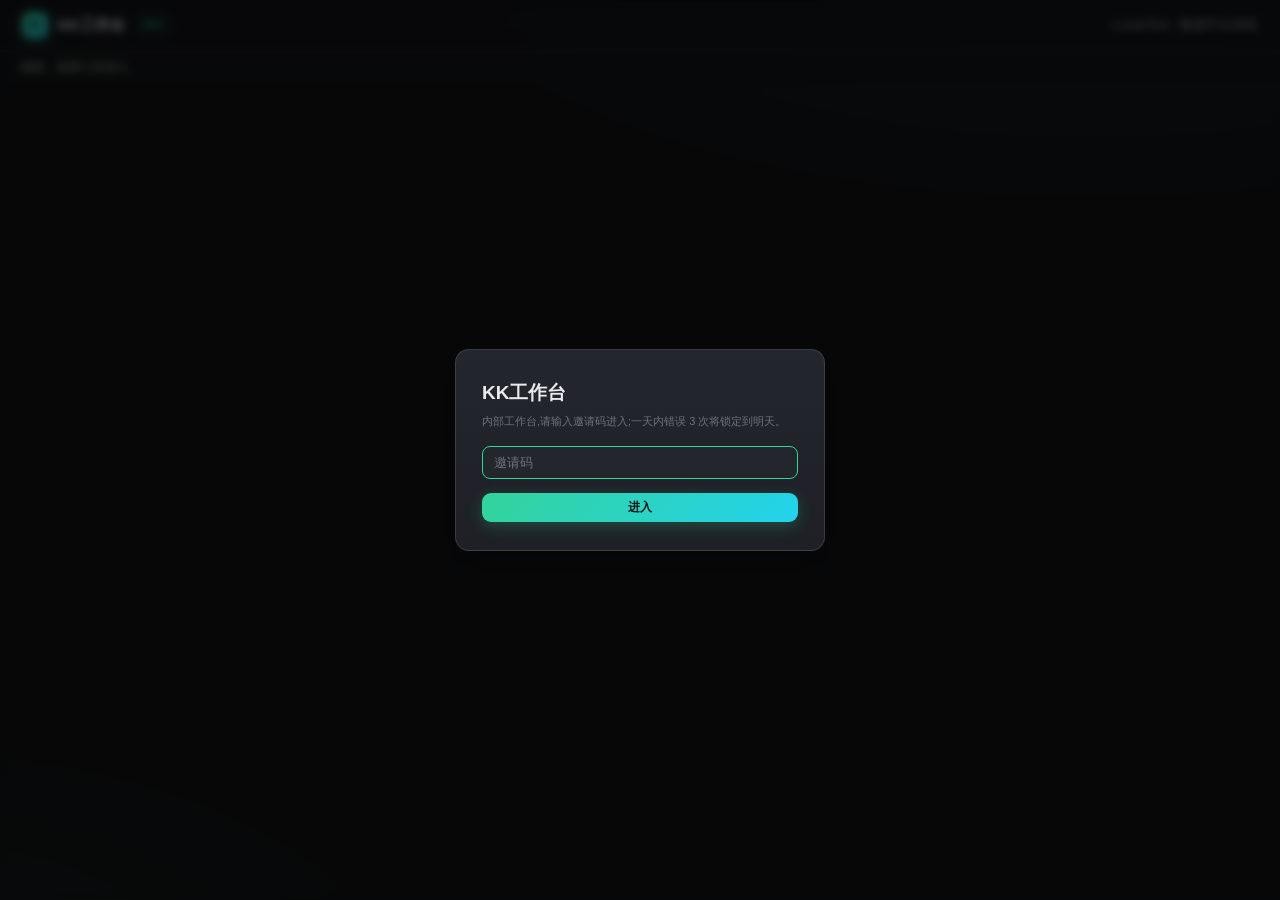
==== commit a425f09f: "feat:短剧工作台上线——剧本→LLM分镜(可改带台词)→角色定妆(参考图保一致)→逐镜首帧/成片→ffmpeg合成(时长校验+退级重编码)→混音烧字幕;灵感库+AI现编点子(/api/drama/" ====
--- a/index.html
+++ b/index.html
@@ -2,20 +2,20 @@
 <html lang="zh-CN">
 <head>
 <meta charset="utf-8">
-<title>FrameFlow — 独立游戏素材工具箱</title>
+<title>KK工作台</title>
 <link rel="stylesheet" href="css/style.css">
 </head>
 <body>
 <header class="topbar">
-  <div class="brand"><span class="logo">F</span> FrameFlow <span class="ver">v0.3</span></div>
+  <div class="brand"><span class="logo">K</span> KK工作台 <span class="ver">v0.4</span></div>
   <span class="spacer"></span>
-  <span class="pagetitle">本地处理 · 素材不出本机</span>
+  <span class="pagetitle">Local-first · 数据不出本机</span>
 </header>
 
-<main class="hub-main">
+<main class="hub-main" id="appMain" hidden>
   <div class="hero">
-    <h1><span class="grad">FrameFlow</span> 游戏素材工具箱</h1>
-    <p>面向独立开发者的本地素材小工具集:压缩、抠图、切图、帧动画。像素处理全部在你的浏览器里完成,素材不上传。</p>
+    <h1><span class="grad">KK工作台</span></h1>
+    <p>生图、生视频、短剧、抠图、分层、压缩 —— 像素处理,不出本机。</p>
   </div>
 
   <div class="tool-grid">
@@ -27,11 +27,10 @@
         </svg>
       </span>
       <h2>图片压缩</h2>
-      <p>TinyPNG 在线智能压缩(key 在本地配置)+ 本地无损重压(色彩不变)+ 可选调色板量化与 WebP,前后对比、体积一目了然。</p>
+      <p>TinyPNG 在线智能压缩,视觉无差、色彩不变,前后对比即时可见。</p>
       <div class="tags">
         <span class="tag">TinyPNG</span>
-        <span class="tag">无损/有损</span>
-        <span class="tag">WebP</span>
+        <span class="tag">色彩不变</span>
       </div>
     </a>
 
@@ -45,16 +44,15 @@
         </svg>
       </span>
       <h2>抠图</h2>
-      <p>绿幕/白底/纯色背景一键转透明,魔棒 + 擦除/恢复画笔修边,边缘羽化/收缩,导出透明 PNG / WebP。</p>
+      <p>五个 AI 模型版本一键去背景(通用/动漫/发丝级),贴边剪裁与画笔精修,输出透明 PNG / WebP。</p>
       <div class="tags">
-        <span class="tag">键色抠图</span>
+        <span class="tag">AI抠图×5</span>
+        <span class="tag">贴边剪裁</span>
         <span class="tag">魔棒</span>
-        <span class="tag">透明 PNG</span>
       </div>
     </a>
 
     <a class="tool-card" href="spine.html">
-      <span class="corner hl">多步流程</span>
       <span class="icon g1">
         <svg viewBox="0 0 24 24" fill="none" stroke="currentColor" stroke-width="2" stroke-linecap="round" stroke-linejoin="round">
           <rect x="2" y="4" width="20" height="16" rx="2"/>
@@ -62,7 +60,7 @@
         </svg>
       </span>
       <h2>Spine 帧动画工作流</h2>
-      <p>可灵生视频或导入视频/雪碧图 → 拆帧、抠图 → 自动找循环 → 导出 Spine 4.3 三件套,进游戏引擎直接用。</p>
+      <p>视频进,资产出:拆帧、抠图、循环检测,导出 Spine 4.3。</p>
       <div class="tags">
         <span class="tag">可灵 · ApiRouter</span>
         <span class="tag">Spine 4.3</span>
@@ -81,19 +79,79 @@
         </svg>
       </span>
       <h2>图层分离</h2>
-      <p>设计图上每个元素点一下,SAM2 出精确边界,正/负点精修;图层列表管理,导出整幅透明 PNG 图层 ZIP。</p>
+      <p>SAM2 点选分割,正/负点精修,图层化管理与导出。</p>
       <div class="tags"><span class="tag">SAM2 点选</span><span class="tag">正/负点精修</span></div>
+    </a>
+
+    <a class="tool-card" href="gen.html?kind=image">
+      <span class="icon g2">
+        <svg viewBox="0 0 24 24" fill="none" stroke="currentColor" stroke-width="2" stroke-linecap="round" stroke-linejoin="round">
+          <path d="M12 3l2.5 5.9 6.4.6-4.8 4.2 1.4 6.3-5.5-3.3-5.5 3.3 1.4-6.3L3.1 9.5l6.4-.6z"/>
+        </svg>
+      </span>
+      <h2>生图</h2>
+      <p>GPT / Gemini 双引擎,批量并行出图,密钥不出服务端。</p>
+      <div class="tags">
+        <span class="tag">GPT Image</span>
+        <span class="tag">Gemini</span>
+        <span class="tag">批量出图</span>
+      </div>
+    </a>
+
+    <a class="tool-card" href="gen.html?kind=video">
+      <span class="icon g1">
+        <svg viewBox="0 0 24 24" fill="none" stroke="currentColor" stroke-width="2" stroke-linecap="round" stroke-linejoin="round">
+          <path d="M22 8l-6 4 6 4V8z"/>
+          <rect x="2" y="6" width="14" height="12" rx="2"/>
+        </svg>
+      </span>
+      <h2>生视频</h2>
+      <p>可灵 3.0 文生 / 图生视频,首尾帧模式,密钥不出服务端。</p>
+      <div class="tags">
+        <span class="tag">可灵 3.0</span>
+        <span class="tag">首尾帧</span>
+      </div>
+    </a>
+
+    <a class="tool-card" href="drama.html" id="dramaCard">
+      <span class="icon g2">
+        <svg viewBox="0 0 24 24" fill="none" stroke="currentColor" stroke-width="2" stroke-linecap="round" stroke-linejoin="round">
+          <rect x="3" y="8" width="18" height="12" rx="2"/>
+          <path d="M3 8l1.6-4h14.8L21 8"/>
+          <path d="M8.8 4.4 7.2 8M14.4 4.4 12.8 8"/>
+        </svg>
+      </span>
+      <h2>短剧工作台</h2>
+      <p>一句话剧本到成片:自动分镜、角色定妆保一致,逐镜生成后合成。</p>
+      <div class="tags">
+        <span class="tag">剧本分镜</span>
+        <span class="tag">角色一致性</span>
+        <span class="tag">合成成片</span>
+      </div>
     </a>
   </div>
 
   <div class="hub-foot">
-    <span>FrameFlow 本地工作台 · v0.3</span>
-    <span>生视频桥接 miniapp-kit(可灵 · ApiRouter,TinyPNG key 同源,只走环境变量)</span>
+    <span>KK工作台 · FrameFlow Engine · v0.4</span>
+    <span>图像与视频工作流:生成 · 精修 · 分层 · 压缩</span>
     <span>推荐 Chrome / Edge 桌面版</span>
   </div>
 </main>
 
-<footer class="statusbar"><span>就绪。点卡片进入工具。</span></footer>
+<footer class="statusbar"><span>就绪。选择工具进入。</span></footer>
+
+<!-- 站点门禁:打开首页先验证邀请码,通过后进主页;工具页直开另有页内兜底 -->
+<div class="gate-overlay" id="gateOverlay">
+  <div class="gate-dialog" role="dialog" aria-modal="true" aria-labelledby="gateTitle">
+    <h2 id="gateTitle">KK工作台</h2>
+    <p class="hint">内部工作台,请输入邀请码进入;一天内错误 3 次将锁定到明天。</p>
+    <input type="password" class="gate-input" id="gateCode" autocomplete="off" placeholder="邀请码">
+    <button class="btn primary wide" id="gateGo">进入</button>
+    <p class="gate-error" id="gateError" hidden></p>
+  </div>
+</div>
+
+<script src="js/gate.js"></script>
 
 </body>
 </html>
--- a/css/style.css
+++ b/css/style.css
@@ -22,6 +22,9 @@
 
 * { box-sizing: border-box; }
 
+/* hidden 属性优先于任何 display 规则(否则带 display 的面板会在 hidden 时透出) */
+[hidden] { display: none !important; }
+
 html, body { height: 100%; }
 
 body {
@@ -215,6 +218,35 @@
   font-size: 11.5px;
   display: flex; gap: 18px; flex-wrap: wrap;
 }
+
+/* ---------- 生图工作台邀请码门禁弹窗(首页点卡片弹出,不跳页) ---------- */
+.gate-overlay {
+  position: fixed; inset: 0;
+  background: rgba(0, 0, 0, .62);
+  backdrop-filter: blur(4px);
+  display: flex; align-items: center; justify-content: center;
+  z-index: 50;
+}
+.gate-dialog {
+  width: 370px;
+  background: linear-gradient(180deg, var(--panel-2), var(--panel));
+  border: 1px solid var(--line-strong);
+  border-radius: var(--radius);
+  padding: 28px 26px;
+  box-shadow: var(--shadow);
+}
+.gate-dialog h2 { margin: 0 0 6px; font-size: 19px; }
+.gate-dialog .hint { margin: 0 0 16px; }
+.gate-dialog .gate-input {
+  width: 100%; padding: 8px 11px; font-size: 13px; margin-bottom: 14px;
+  background: #24262d;
+  border: 1px solid var(--line-strong);
+  color: var(--text);
+  border-radius: 8px;
+}
+.gate-dialog .gate-input::placeholder { color: var(--text-3); }
+.gate-dialog .gate-input:focus { outline: none; border-color: var(--accent); }
+.gate-error { color: var(--danger); font-size: 12.5px; margin: 12px 0 0; }
 
 /* ---------- 工作页布局(共用于 Spine/压缩) ---------- */
 .page-main { flex: 1; display: flex; min-height: 0; }
